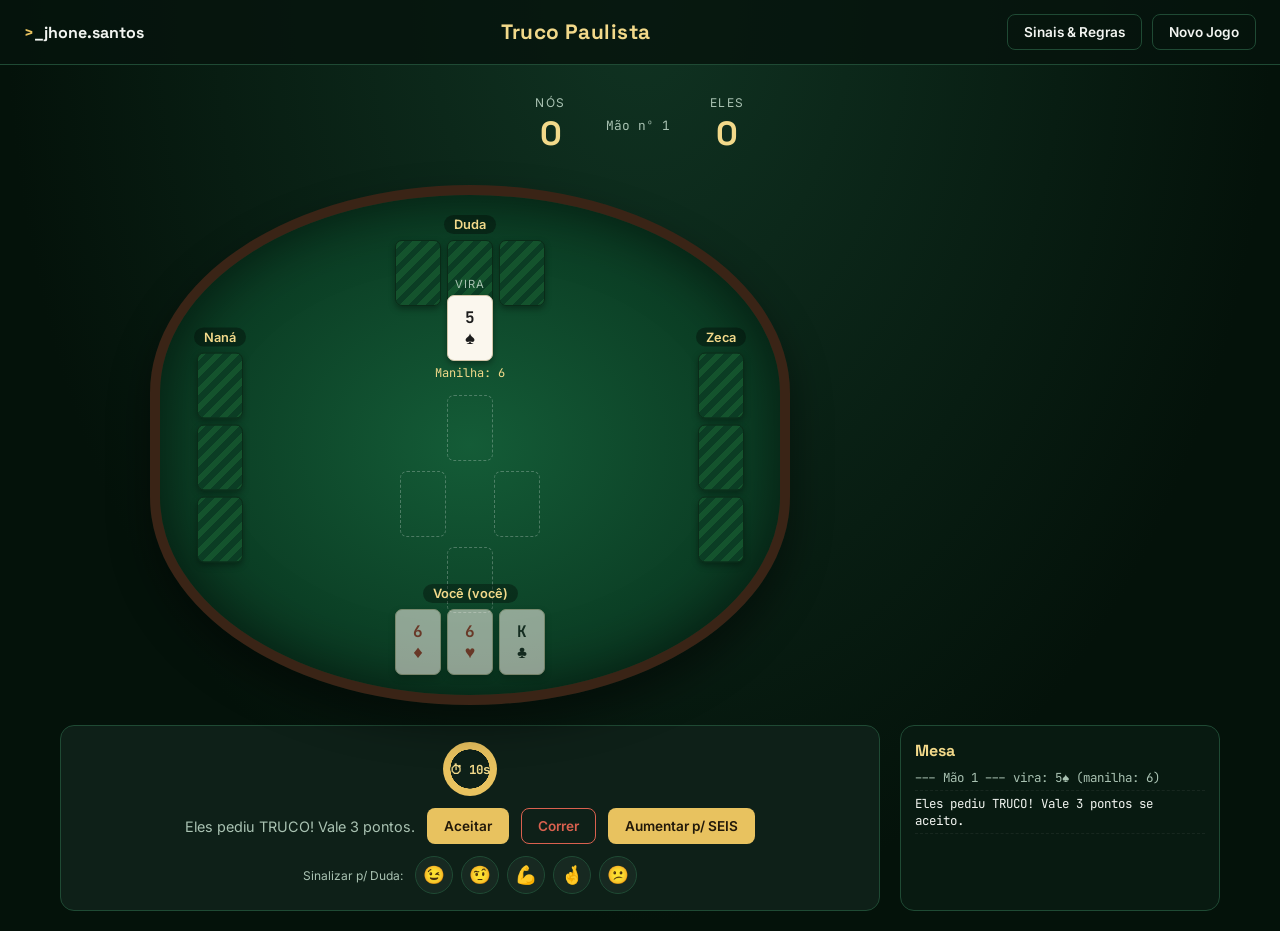
==== truco/index.html @ 85002553 "Fix truco rule bugs: open mão de onze, raise alternation, hidden card, turn timer - Reveal partner's" ====
<!DOCTYPE html>
<html lang="pt-BR">
<head>
    <meta charset="UTF-8">
    <meta name="viewport" content="width=device-width, initial-scale=1.0">
    <title>Truco Online | Jhone Estefano dos Santos</title>
    <meta name="description" content="Truco Paulista completo em dupla contra a máquina: manilhas, truco/seis/nove/doze, mão de onze e sinais tradicionais. Projeto pessoal em HTML, CSS e JavaScript puro.">
    <link rel="icon" type="image/svg+xml" href="../images/favicon.svg">
    <meta name="theme-color" content="#0b3d24">

    <link rel="preconnect" href="https://fonts.googleapis.com">
    <link rel="preconnect" href="https://fonts.gstatic.com" crossorigin>
    <link href="https://fonts.googleapis.com/css2?family=Space+Grotesk:wght@500;700&family=Inter:wght@400;500;600;700&family=JetBrains+Mono:wght@400;500;600;700&display=swap" rel="stylesheet">

    <link rel="stylesheet" href="css/truco.css">
</head>
<body>
    <header class="truco-header">
        <a href="../index.html" class="logo"><span class="logo-dot">&gt;</span>_jhone.santos</a>
        <h1>Truco Paulista</h1>
        <div class="header-actions">
            <button id="info-btn" class="btn btn-ghost" aria-label="Sinais do truco">Sinais &amp; Regras</button>
            <button id="new-game-btn" class="btn btn-ghost">Novo Jogo</button>
        </div>
    </header>

    <main class="truco-main">
        <section class="scoreboard">
            <div class="score-item">
                <span class="score-label">Nós</span>
                <span class="score-value" id="score-a">0</span>
            </div>
            <div class="score-item hand-info">
                <span>Mão nº <span id="hand-number">0</span></span>
            </div>
            <div class="score-item">
                <span class="score-label">Eles</span>
                <span class="score-value" id="score-b">0</span>
            </div>
        </section>

        <div class="table-wrap">
            <div class="felt-table">
                <div class="seat seat-top" id="seat-top">
                    <span class="seat-name">Duda</span>
                    <div class="seat-hand"></div>
                </div>
                <div class="seat seat-left" id="seat-left">
                    <span class="seat-name">Naná</span>
                    <div class="seat-hand"></div>
                </div>
                <div class="seat seat-right" id="seat-right">
                    <span class="seat-name">Zeca</span>
                    <div class="seat-hand"></div>
                </div>

                <div class="table-center">
                    <div class="vira-box">
                        <span class="vira-tag">Vira</span>
                        <div id="vira-card" class="vira-card"></div>
                        <span id="manilha-label" class="manilha-label"></span>
                    </div>
                    <div class="play-slots">
                        <div class="slot slot-top" id="slot-top"></div>
                        <div class="slot-row">
                            <div class="slot slot-left" id="slot-left"></div>
                            <div class="slot slot-right" id="slot-right"></div>
                        </div>
                        <div class="slot slot-bottom" id="slot-bottom"></div>
                    </div>
                </div>

                <div class="seat seat-bottom" id="seat-bottom">
                    <span class="seat-name">Você</span>
                    <div class="seat-hand"></div>
                </div>
            </div>
        </div>

        <div class="control-panel">
            <div id="turn-timer" class="turn-timer" hidden></div>
            <div id="action-bar" class="action-bar"></div>
            <div id="signal-row" class="signal-row"></div>
        </div>

        <aside class="log-wrap">
            <h2>Mesa</h2>
            <div id="log-panel" class="log-panel"></div>
        </aside>
    </main>

    <div id="info-modal" class="modal-overlay">
        <div class="modal-box">
            <button id="info-close" class="modal-close" aria-label="Fechar">&times;</button>
            <h2>Sinais &amp; Regras do Truco</h2>

            <h3>Pontuação</h3>
            <p>Vence a partida quem fizer 12 pontos primeiro. Cada mão vale 1 ponto, e pode ser aumentada gritando
                <strong>Truco</strong> (3), <strong>Seis</strong> (6), <strong>Nove</strong> (9) e <strong>Doze</strong> (12).
                Quem recebe o pedido pode aceitar, aumentar ou correr — quem corre entrega apenas o valor
                que a mão valia antes daquele pedido.</p>

            <h3>Manilhas</h3>
            <p>A carta virada ("vira") define a manilha: é a carta seguinte na sequência
                4-5-6-7-Q-J-K-A-2-3. As quatro manilhas são as cartas mais fortes do jogo, nesta ordem de força:
                <strong>Ouros &lt; Espadas &lt; Copas &lt; Paus (Zap)</strong>.</p>

            <h3>Mão de Onze</h3>
            <p>Quando uma dupla chega a 11 pontos, a mão seguinte já nasce valendo 3 pontos e ninguém pode pedir
                aumento. Nessa mão, os dois parceiros jogam de <strong>mão aberta</strong>: veem as cartas um do
                outro antes de decidir entre jogar (vale 3) ou correr (perde apenas 1 ponto).
                Se as duas duplas estiverem em 11, é <strong>mão de ferro</strong>: todas as cartas da mesa
                são reveladas antes de jogar.</p>

            <h3>Carta virada</h3>
            <p>A partir da 2ª rodada (nunca na 1ª), você pode "queimar" uma carta virada em vez de jogá-la
                normalmente: ela vale automaticamente a rodada mais fraca possível, mas o adversário nunca
                descobre qual carta era. É uma jogada de blefe, usada pra não entregar informação sobre sua mão.</p>

            <h3>Tempo de decisão</h3>
            <p>Você tem 10 segundos por decisão (jogar carta, aceitar/correr/aumentar, ou mão de onze). Se o
                tempo acabar, o jogo decide por você da forma mais segura: joga a carta mais fraca disponível
                ou corre.</p>

            <h3>Sinais tradicionais</h3>
            <p class="muted">Usados de olho no parceiro, sem o adversário perceber. Variam muito de região pra
                região e de dupla pra dupla — combine antes de valer!</p>
            <ul class="sinais-list">
                <li><strong>😉 Piscar o olho</strong> — manilha de Paus (o Zap, carta mais forte do baralho).</li>
                <li><strong>🤨 Levantar uma sobrancelha</strong> — manilha de Copas.</li>
                <li><strong>😤 Encher uma bochecha de ar</strong> — manilha de Espadas.</li>
                <li><strong>👅 Mostrar a ponta da língua</strong> — manilha de Ouros.</li>
                <li><strong>💪 Levantar os dois ombros</strong> — par de 3.</li>
                <li><strong>🤞 Mostrar o dedo mindinho</strong> — tem um Ás.</li>
                <li><strong>🧔 Coçar o queixo</strong> — tem um Rei.</li>
                <li><strong>👂 Mão na orelha</strong> — tem uma Dama.</li>
                <li><strong>😕 Balançar a cabeça</strong> — "não tenho nada".</li>
            </ul>
            <p class="muted">Neste jogo, os 5 primeiros sinais aparecem como botões: eles avisam sua Duda (parceira)
                sobre a força da sua mão e mudam um pouco a coragem dela para aceitar ou pedir aumento.</p>
        </div>
    </div>

    <div id="end-modal" class="modal-overlay">
        <div class="modal-box modal-box-center">
            <h2 id="end-title">Fim de jogo</h2>
            <p id="end-text"></p>
            <button id="end-play-again" class="btn btn-primary">Jogar novamente</button>
        </div>
    </div>

    <script type="module" src="js/ui.js"></script>
</body>
</html>
---- truco/css/truco.css ----
:root {
    --felt-dark: #0b3d24;
    --felt-light: #145c37;
    --felt-edge: #062616;
    --gold: #e8c25f;
    --gold-soft: #f2d98a;
    --panel-bg: #0e2018;
    --panel-border: #1f4a34;
    --text-main: #f2f5f1;
    --text-muted: #a9c2b2;
    --danger: #d9614f;
}

* { box-sizing: border-box; }

body {
    margin: 0;
    min-height: 100vh;
    font-family: 'Inter', system-ui, sans-serif;
    color: var(--text-main);
    background: radial-gradient(ellipse at top, #103322 0%, #04120a 70%);
}

.truco-header {
    display: flex;
    align-items: center;
    justify-content: space-between;
    gap: 12px;
    padding: 14px 24px;
    background: rgba(6, 20, 13, 0.85);
    border-bottom: 1px solid var(--panel-border);
    position: sticky;
    top: 0;
    z-index: 20;
    flex-wrap: wrap;
}

.truco-header .logo {
    font-family: 'Space Grotesk', sans-serif;
    color: var(--text-main);
    text-decoration: none;
    font-weight: 700;
    font-size: 1rem;
}

.logo-dot { color: var(--gold); }

.truco-header h1 {
    font-family: 'Space Grotesk', sans-serif;
    font-size: 1.3rem;
    margin: 0;
    color: var(--gold-soft);
    letter-spacing: 0.02em;
}

.header-actions { display: flex; gap: 10px; }

.btn {
    font-family: 'Inter', sans-serif;
    font-weight: 600;
    font-size: 0.85rem;
    border-radius: 8px;
    padding: 9px 16px;
    border: 1px solid transparent;
    cursor: pointer;
    transition: transform 0.15s ease, background 0.15s ease;
}
.btn:hover { transform: translateY(-1px); }

.btn-ghost {
    background: transparent;
    border-color: var(--panel-border);
    color: var(--text-main);
}
.btn-ghost:hover { background: rgba(232, 194, 95, 0.1); }

.btn-primary {
    background: var(--gold);
    color: #22190a;
}
.btn-primary:hover { background: var(--gold-soft); }

.btn-secondary {
    background: transparent;
    border-color: var(--danger);
    color: var(--danger);
}
.btn-secondary:hover { background: rgba(217, 97, 79, 0.12); }
.btn-secondary.btn-active {
    background: var(--danger);
    color: #2a0f0a;
}

.truco-main {
    display: grid;
    grid-template-columns: minmax(0, 1fr) 320px;
    gap: 20px;
    max-width: 1200px;
    margin: 0 auto;
    padding: 20px;
}

.scoreboard {
    grid-column: 1 / -1;
    display: flex;
    align-items: center;
    justify-content: center;
    gap: 40px;
    padding: 10px;
}

.score-item {
    display: flex;
    flex-direction: column;
    align-items: center;
    gap: 2px;
}

.score-label {
    font-size: 0.75rem;
    text-transform: uppercase;
    letter-spacing: 0.12em;
    color: var(--text-muted);
}

.score-value {
    font-family: 'Space Grotesk', sans-serif;
    font-size: 2.1rem;
    font-weight: 700;
    color: var(--gold-soft);
}

.hand-info {
    font-size: 0.8rem;
    color: var(--text-muted);
    font-family: 'JetBrains Mono', monospace;
}

.table-wrap { display: flex; justify-content: center; }

.felt-table {
    position: relative;
    width: 100%;
    max-width: 640px;
    height: 520px;
    background:
        radial-gradient(ellipse at center, var(--felt-light) 0%, var(--felt-dark) 65%, var(--felt-edge) 100%);
    border: 10px solid #3a2416;
    border-radius: 50% / 40%;
    box-shadow: inset 0 0 60px rgba(0,0,0,0.5), 0 20px 40px rgba(0,0,0,0.45);
}

.seat {
    position: absolute;
    display: flex;
    flex-direction: column;
    align-items: center;
    gap: 6px;
    padding: 6px 10px;
    border-radius: 12px;
    transition: box-shadow 0.2s ease;
}

.seat.turn-active {
    box-shadow: 0 0 0 2px var(--gold), 0 0 20px rgba(232, 194, 95, 0.35);
    background: rgba(232, 194, 95, 0.08);
}

.seat-name {
    font-size: 0.8rem;
    font-weight: 600;
    color: var(--gold-soft);
    background: rgba(0,0,0,0.35);
    padding: 2px 10px;
    border-radius: 999px;
}

.seat-hand { display: flex; gap: 6px; }

.seat-top { top: 14px; left: 50%; transform: translateX(-50%); }
.seat-left { left: 24px; top: 50%; transform: translateY(-50%); flex-direction: column; }
.seat-right { right: 24px; top: 50%; transform: translateY(-50%); flex-direction: column; }
.seat-bottom { bottom: 14px; left: 50%; transform: translateX(-50%); }
.seat-left .seat-hand, .seat-right .seat-hand { flex-direction: column; }

.card {
    width: 46px;
    height: 66px;
    background: #fbf7ee;
    border-radius: 7px;
    border: 1px solid #cfc4a8;
    box-shadow: 0 3px 6px rgba(0,0,0,0.35);
    display: flex;
    flex-direction: column;
    align-items: center;
    justify-content: center;
    font-family: 'JetBrains Mono', monospace;
    font-weight: 700;
    line-height: 1;
    gap: 3px;
    flex-shrink: 0;
}
.card-rank { font-size: 1rem; }
.card-suit { font-size: 1.1rem; }
.card-red { color: #b5342a; }
.card-black { color: #1c1c1c; }

.card-back {
    background: repeating-linear-gradient(135deg, #14532d, #14532d 6px, #0b3d24 6px, #0b3d24 12px);
    border: 1px solid #0a2b18;
}

.card.clickable { cursor: pointer; }
.card.clickable:hover { transform: translateY(-8px); box-shadow: 0 10px 16px rgba(0,0,0,0.4); }
.card.disabled { opacity: 0.55; pointer-events: none; }
.card.card-armed {
    box-shadow: 0 0 0 2px var(--danger), 0 3px 6px rgba(0,0,0,0.35);
}

.table-center {
    position: absolute;
    top: 50%;
    left: 50%;
    transform: translate(-50%, -50%);
    display: flex;
    flex-direction: column;
    align-items: center;
    gap: 14px;
}

.vira-box {
    display: flex;
    flex-direction: column;
    align-items: center;
    gap: 4px;
}
.vira-tag {
    font-size: 0.7rem;
    text-transform: uppercase;
    letter-spacing: 0.1em;
    color: var(--text-muted);
}
.manilha-label {
    font-size: 0.75rem;
    color: var(--gold-soft);
    font-family: 'JetBrains Mono', monospace;
}

.play-slots { display: flex; flex-direction: column; align-items: center; gap: 10px; }
.slot-row { display: flex; gap: 48px; }
.slot {
    width: 46px;
    height: 66px;
    border: 1.5px dashed rgba(255,255,255,0.25);
    border-radius: 7px;
}

.control-panel {
    grid-column: 1 / 2;
    display: flex;
    flex-direction: column;
    align-items: center;
    gap: 12px;
    background: var(--panel-bg);
    border: 1px solid var(--panel-border);
    border-radius: 14px;
    padding: 16px;
}

.action-bar { display: flex; align-items: center; gap: 12px; flex-wrap: wrap; justify-content: center; }
.prompt { margin: 0; font-size: 0.9rem; color: var(--text-muted); }

.turn-timer {
    --pct: 100%;
    display: flex;
    align-items: center;
    justify-content: center;
    width: 54px;
    height: 54px;
    border-radius: 50%;
    font-family: 'JetBrains Mono', monospace;
    font-size: 0.78rem;
    font-weight: 700;
    color: var(--gold-soft);
    background:
        radial-gradient(closest-side, var(--panel-bg) 72%, transparent 73% 100%),
        conic-gradient(var(--gold) var(--pct), rgba(255,255,255,0.12) 0);
    transition: background 0.9s linear;
}
.turn-timer[hidden] { display: none; }

.signal-row { display: none; align-items: center; gap: 8px; flex-wrap: wrap; justify-content: center; }
.signal-label { font-size: 0.75rem; color: var(--text-muted); margin-right: 4px; }
.signal-btn {
    width: 38px;
    height: 38px;
    border-radius: 50%;
    border: 1px solid var(--panel-border);
    background: rgba(255,255,255,0.04);
    cursor: pointer;
    display: flex;
    align-items: center;
    justify-content: center;
    font-size: 1.1rem;
    transition: transform 0.15s ease, background 0.15s ease;
}
.signal-btn:hover { background: rgba(232, 194, 95, 0.15); transform: translateY(-2px); }

.log-wrap {
    grid-column: 2 / 3;
    background: #081a11;
    border: 1px solid var(--panel-border);
    border-radius: 14px;
    padding: 14px;
    display: flex;
    flex-direction: column;
    max-height: 640px;
}
.log-wrap h2 {
    margin: 0 0 8px;
    font-family: 'Space Grotesk', sans-serif;
    font-size: 1rem;
    color: var(--gold-soft);
}
.log-panel {
    overflow-y: auto;
    font-family: 'JetBrains Mono', monospace;
    font-size: 0.78rem;
    color: var(--text-muted);
    display: flex;
    flex-direction: column;
    gap: 4px;
    flex: 1;
}
.log-line { border-bottom: 1px dashed rgba(255,255,255,0.06); padding-bottom: 4px; }
.log-line:last-child { color: var(--text-main); }

.modal-overlay {
    display: none;
    position: fixed;
    inset: 0;
    background: rgba(3, 10, 6, 0.75);
    align-items: center;
    justify-content: center;
    z-index: 50;
    padding: 20px;
}
.modal-overlay.open { display: flex; }

.modal-box {
    position: relative;
    background: var(--panel-bg);
    border: 1px solid var(--panel-border);
    border-radius: 16px;
    padding: 28px;
    max-width: 560px;
    max-height: 85vh;
    overflow-y: auto;
    line-height: 1.55;
}
.modal-box h2 {
    font-family: 'Space Grotesk', sans-serif;
    color: var(--gold-soft);
    margin-top: 0;
}
.modal-box h3 {
    color: var(--gold-soft);
    font-size: 0.95rem;
    margin-bottom: 6px;
}
.modal-box p { color: var(--text-main); font-size: 0.9rem; }
.modal-box .muted { color: var(--text-muted); font-size: 0.82rem; }
.sinais-list { padding-left: 20px; font-size: 0.88rem; }
.sinais-list li { margin-bottom: 6px; }

.modal-box-center { text-align: center; max-width: 420px; }

.modal-close {
    position: absolute;
    top: 12px;
    right: 14px;
    background: transparent;
    border: none;
    color: var(--text-muted);
    font-size: 1.5rem;
    cursor: pointer;
    line-height: 1;
}
.modal-close:hover { color: var(--text-main); }

@media (max-width: 880px) {
    .truco-main { grid-template-columns: 1fr; }
    .control-panel, .log-wrap { grid-column: 1 / -1; }
    .log-wrap { max-height: 240px; }
    .felt-table { height: 460px; }
}

@media (max-width: 520px) {
    .truco-header h1 { font-size: 1.05rem; order: 3; width: 100%; text-align: center; }
    .felt-table { height: 400px; border-radius: 24px; }
    .card { width: 36px; height: 52px; }
    .card-rank { font-size: 0.85rem; }
    .card-suit { font-size: 0.9rem; }
    .slot { width: 36px; height: 52px; }
    .slot-row { gap: 28px; }
    .seat-left { left: 6px; }
    .seat-right { right: 6px; }
    .score-value { font-size: 1.6rem; }
    .scoreboard { gap: 20px; }
}
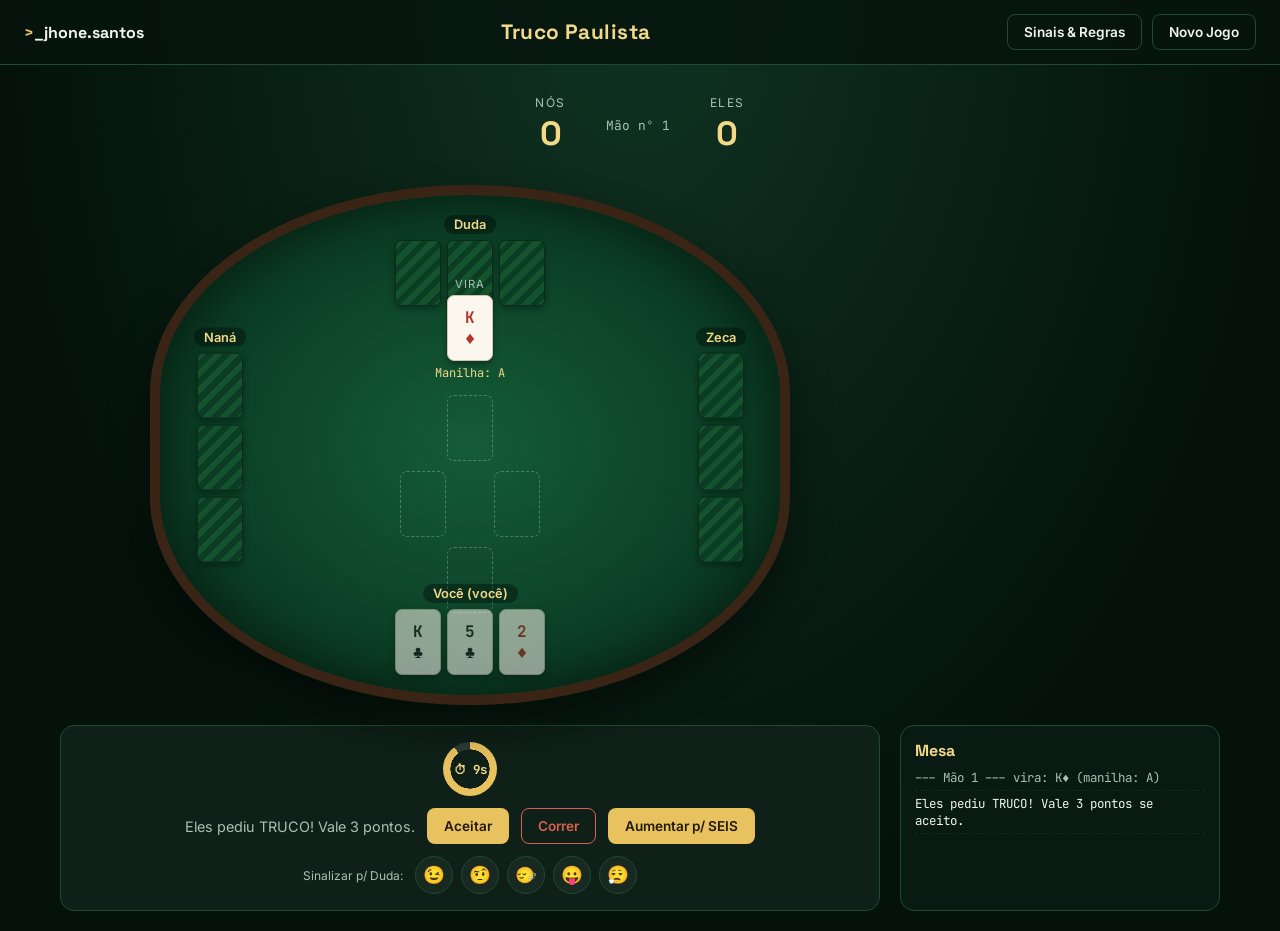
==== commit 4f814ff4: "Update signals, add turn pacing and animated call/result banners - Replace the sinal emoji set with " ====
--- a/truco/index.html
+++ b/truco/index.html
@@ -15,6 +15,8 @@
     <link rel="stylesheet" href="css/truco.css">
 </head>
 <body>
+    <div id="call-banner" class="call-banner" aria-live="polite"></div>
+
     <header class="truco-header">
         <a href="../index.html" class="logo"><span class="logo-dot">&gt;</span>_jhone.santos</a>
         <h1>Truco Paulista</h1>
@@ -128,16 +130,17 @@
             <ul class="sinais-list">
                 <li><strong>😉 Piscar o olho</strong> — manilha de Paus (o Zap, carta mais forte do baralho).</li>
                 <li><strong>🤨 Levantar uma sobrancelha</strong> — manilha de Copas.</li>
-                <li><strong>😤 Encher uma bochecha de ar</strong> — manilha de Espadas.</li>
-                <li><strong>👅 Mostrar a ponta da língua</strong> — manilha de Ouros.</li>
-                <li><strong>💪 Levantar os dois ombros</strong> — par de 3.</li>
-                <li><strong>🤞 Mostrar o dedo mindinho</strong> — tem um Ás.</li>
-                <li><strong>🧔 Coçar o queixo</strong> — tem um Rei.</li>
-                <li><strong>👂 Mão na orelha</strong> — tem uma Dama.</li>
-                <li><strong>😕 Balançar a cabeça</strong> — "não tenho nada".</li>
+                <li><strong>🙂‍↔️ Balançar o rosto</strong> — manilha de Espadas.</li>
+                <li><strong>😛 Mostrar a língua</strong> — manilha de Ouros.</li>
+                <li><strong>😮‍💨 Suspirar</strong> — "não tenho nada".</li>
+                <li><strong>💪 Levantar os dois ombros</strong> — par de 3 (gesto tradicional, sem botão neste jogo).</li>
+                <li><strong>🤞 Mostrar o dedo mindinho</strong> — tem um Ás (gesto tradicional, sem botão neste jogo).</li>
+                <li><strong>🧔 Coçar o queixo</strong> — tem um Rei (gesto tradicional, sem botão neste jogo).</li>
+                <li><strong>👂 Mão na orelha</strong> — tem uma Dama (gesto tradicional, sem botão neste jogo).</li>
             </ul>
-            <p class="muted">Neste jogo, os 5 primeiros sinais aparecem como botões: eles avisam sua Duda (parceira)
-                sobre a força da sua mão e mudam um pouco a coragem dela para aceitar ou pedir aumento.</p>
+            <p class="muted">Neste jogo, os 5 primeiros sinais aparecem como botões — inclusive quando o adversário
+                pede truco — para você avisar sua Duda (parceira) sobre a força da sua mão e mudar um pouco a
+                coragem dela para aceitar, correr ou pedir aumento.</p>
         </div>
     </div>
 
--- a/truco/css/truco.css
+++ b/truco/css/truco.css
@@ -289,6 +289,41 @@
 }
 .turn-timer[hidden] { display: none; }
 
+.call-banner {
+    position: fixed;
+    top: 84px;
+    left: 50%;
+    transform: translateX(-50%) translateY(-16px) scale(0.9);
+    background: linear-gradient(135deg, var(--gold), var(--gold-soft));
+    color: #22190a;
+    font-weight: 800;
+    font-size: 1.05rem;
+    padding: 12px 26px;
+    border-radius: 999px;
+    box-shadow: 0 14px 30px rgba(0,0,0,0.45);
+    opacity: 0;
+    pointer-events: none;
+    z-index: 60;
+    white-space: nowrap;
+    transition: opacity 0.25s ease;
+}
+.call-banner.banner-win {
+    background: linear-gradient(135deg, #4fae6b, #7fd89a);
+    color: #0c2814;
+}
+.call-banner.banner-lose {
+    background: linear-gradient(135deg, #c85a4c, #e68d80);
+    color: #2a0f0a;
+}
+.call-banner.show { animation: bannerPop 2.4s ease forwards; }
+@keyframes bannerPop {
+    0% { opacity: 0; transform: translateX(-50%) translateY(-16px) scale(0.85); }
+    12% { opacity: 1; transform: translateX(-50%) translateY(0) scale(1.05); }
+    20% { transform: translateX(-50%) translateY(0) scale(1); }
+    85% { opacity: 1; transform: translateX(-50%) translateY(0) scale(1); }
+    100% { opacity: 0; transform: translateX(-50%) translateY(-10px) scale(0.95); }
+}
+
 .signal-row { display: none; align-items: center; gap: 8px; flex-wrap: wrap; justify-content: center; }
 .signal-label { font-size: 0.75rem; color: var(--text-muted); margin-right: 4px; }
 .signal-btn {
@@ -346,6 +381,11 @@
     padding: 20px;
 }
 .modal-overlay.open { display: flex; }
+.modal-overlay.open .modal-box { animation: modalIn 0.25s ease; }
+@keyframes modalIn {
+    from { opacity: 0; transform: scale(0.94); }
+    to { opacity: 1; transform: scale(1); }
+}
 
 .modal-box {
     position: relative;
@@ -407,4 +447,12 @@
     .seat-right { right: 6px; }
     .score-value { font-size: 1.6rem; }
     .scoreboard { gap: 20px; }
-}
+    .call-banner { top: 64px; font-size: 0.9rem; padding: 10px 18px; white-space: normal; text-align: center; }
+}
+
+@media (prefers-reduced-motion: reduce) {
+    .btn, .card, .signal-btn, .seat { transition: none; }
+    .call-banner.show { animation: none; opacity: 1; transform: translateX(-50%) translateY(0) scale(1); }
+    .call-banner { transform: translateX(-50%) translateY(0) scale(1); }
+    .modal-overlay.open .modal-box { animation: none; }
+}
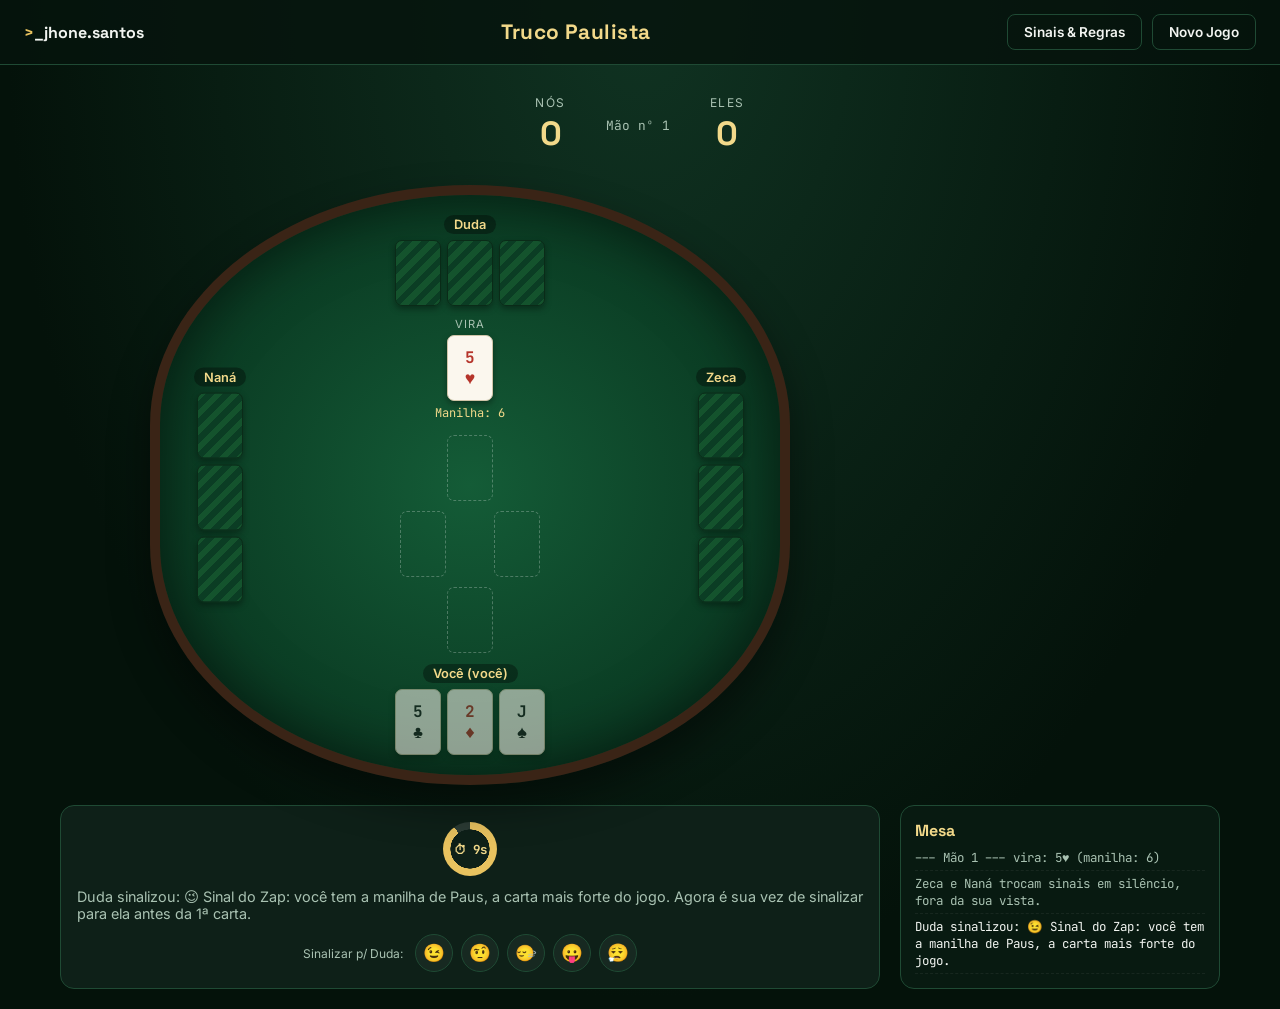
==== commit dcde6b08: "Add mandatory hand-start signal exchange between partners Before the first card of each hand, Duda s" ====
--- a/truco/index.html
+++ b/truco/index.html
@@ -124,6 +124,14 @@
                 tempo acabar, o jogo decide por você da forma mais segura: joga a carta mais fraca disponível
                 ou corre.</p>
 
+            <h3>Troca de sinais no início da mão</h3>
+            <p>Antes da 1ª carta de cada mão, a Duda sinaliza pra você a manilha que ela realmente tem na mão
+                (ou o sinal de "não tenho nada") e depois é sua vez de sinalizar de volta — ninguém joga carta
+                até essa troca terminar. A dupla adversária troca sinais do mesmo jeito, mas fica fora da sua
+                vista. Na mão de onze, só a dupla que está com 11 pontos dispensa o sinal (já vê a mão aberta
+                da parceira); a outra dupla ainda troca normalmente, depois da decisão de jogar ou correr. Na
+                mão de ferro (11 a 11) a troca acontece normalmente para as duas duplas, como numa mão comum.</p>
+
             <h3>Sinais tradicionais</h3>
             <p class="muted">Usados de olho no parceiro, sem o adversário perceber. Variam muito de região pra
                 região e de dupla pra dupla — combine antes de valer!</p>
--- a/truco/css/truco.css
+++ b/truco/css/truco.css
@@ -142,7 +142,7 @@
     position: relative;
     width: 100%;
     max-width: 640px;
-    height: 520px;
+    height: 600px;
     background:
         radial-gradient(ellipse at center, var(--felt-light) 0%, var(--felt-dark) 65%, var(--felt-edge) 100%);
     border: 10px solid #3a2416;
@@ -253,6 +253,21 @@
     height: 66px;
     border: 1.5px dashed rgba(255,255,255,0.25);
     border-radius: 7px;
+    transition: box-shadow 0.2s ease;
+}
+.slot.slot-winner {
+    border-style: solid;
+    border-color: var(--gold);
+    box-shadow: 0 0 0 3px rgba(232, 194, 95, 0.35), 0 0 16px rgba(232, 194, 95, 0.55);
+}
+.card.card-winner {
+    box-shadow: 0 0 0 3px var(--gold), 0 6px 18px rgba(232, 194, 95, 0.55);
+    transform: translateY(-4px) scale(1.06);
+    animation: cardWinnerPulse 1.1s ease-in-out infinite;
+}
+@keyframes cardWinnerPulse {
+    0%, 100% { box-shadow: 0 0 0 3px var(--gold), 0 6px 18px rgba(232, 194, 95, 0.55); }
+    50% { box-shadow: 0 0 0 5px var(--gold-soft), 0 8px 22px rgba(232, 194, 95, 0.75); }
 }
 
 .control-panel {
@@ -324,7 +339,7 @@
     100% { opacity: 0; transform: translateX(-50%) translateY(-10px) scale(0.95); }
 }
 
-.signal-row { display: none; align-items: center; gap: 8px; flex-wrap: wrap; justify-content: center; }
+.signal-row { display: flex; align-items: center; gap: 8px; flex-wrap: wrap; justify-content: center; }
 .signal-label { font-size: 0.75rem; color: var(--text-muted); margin-right: 4px; }
 .signal-btn {
     width: 38px;
@@ -432,12 +447,12 @@
     .truco-main { grid-template-columns: 1fr; }
     .control-panel, .log-wrap { grid-column: 1 / -1; }
     .log-wrap { max-height: 240px; }
-    .felt-table { height: 460px; }
+    .felt-table { height: 530px; }
 }
 
 @media (max-width: 520px) {
     .truco-header h1 { font-size: 1.05rem; order: 3; width: 100%; text-align: center; }
-    .felt-table { height: 400px; border-radius: 24px; }
+    .felt-table { height: 460px; border-radius: 24px; }
     .card { width: 36px; height: 52px; }
     .card-rank { font-size: 0.85rem; }
     .card-suit { font-size: 0.9rem; }
@@ -451,8 +466,9 @@
 }
 
 @media (prefers-reduced-motion: reduce) {
-    .btn, .card, .signal-btn, .seat { transition: none; }
+    .btn, .card, .signal-btn, .seat, .slot { transition: none; }
     .call-banner.show { animation: none; opacity: 1; transform: translateX(-50%) translateY(0) scale(1); }
     .call-banner { transform: translateX(-50%) translateY(0) scale(1); }
     .modal-overlay.open .modal-box { animation: none; }
-}
+    .card.card-winner { animation: none; transform: none; }
+}
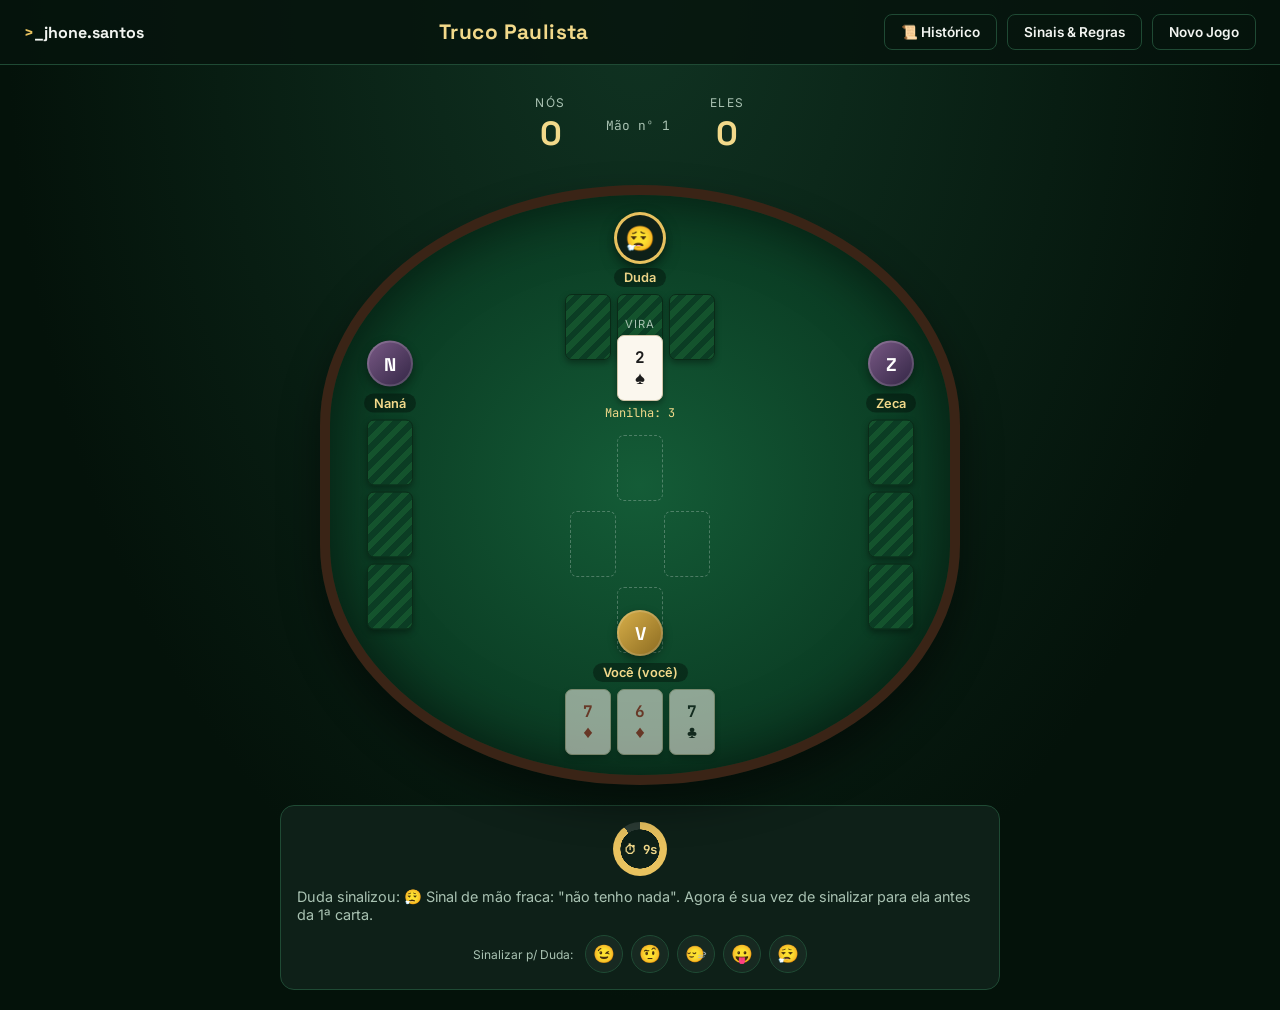
==== commit ebf48824: "Add player avatars with animated signal badges, move log to modal - Each seat now shows an avatar (t" ====
--- a/truco/index.html
+++ b/truco/index.html
@@ -21,6 +21,7 @@
         <a href="../index.html" class="logo"><span class="logo-dot">&gt;</span>_jhone.santos</a>
         <h1>Truco Paulista</h1>
         <div class="header-actions">
+            <button id="history-btn" class="btn btn-ghost" aria-label="Histórico da mesa">📜 Histórico</button>
             <button id="info-btn" class="btn btn-ghost" aria-label="Sinais do truco">Sinais &amp; Regras</button>
             <button id="new-game-btn" class="btn btn-ghost">Novo Jogo</button>
         </div>
@@ -44,14 +45,17 @@
         <div class="table-wrap">
             <div class="felt-table">
                 <div class="seat seat-top" id="seat-top">
+                    <div class="avatar avatar-a">D<div class="signal-badge" id="badge-duda"></div></div>
                     <span class="seat-name">Duda</span>
                     <div class="seat-hand"></div>
                 </div>
                 <div class="seat seat-left" id="seat-left">
+                    <div class="avatar avatar-b">N</div>
                     <span class="seat-name">Naná</span>
                     <div class="seat-hand"></div>
                 </div>
                 <div class="seat seat-right" id="seat-right">
+                    <div class="avatar avatar-b">Z</div>
                     <span class="seat-name">Zeca</span>
                     <div class="seat-hand"></div>
                 </div>
@@ -73,6 +77,7 @@
                 </div>
 
                 <div class="seat seat-bottom" id="seat-bottom">
+                    <div class="avatar avatar-a">V<div class="signal-badge" id="badge-voce"></div></div>
                     <span class="seat-name">Você</span>
                     <div class="seat-hand"></div>
                 </div>
@@ -84,11 +89,6 @@
             <div id="action-bar" class="action-bar"></div>
             <div id="signal-row" class="signal-row"></div>
         </div>
-
-        <aside class="log-wrap">
-            <h2>Mesa</h2>
-            <div id="log-panel" class="log-panel"></div>
-        </aside>
     </main>
 
     <div id="info-modal" class="modal-overlay">
@@ -152,6 +152,14 @@
         </div>
     </div>
 
+    <div id="history-modal" class="modal-overlay">
+        <div class="modal-box">
+            <button id="history-close" class="modal-close" aria-label="Fechar">&times;</button>
+            <h2>Histórico da Mesa</h2>
+            <div id="log-panel" class="log-panel"></div>
+        </div>
+    </div>
+
     <div id="end-modal" class="modal-overlay">
         <div class="modal-box modal-box-center">
             <h2 id="end-title">Fim de jogo</h2>
--- a/truco/css/truco.css
+++ b/truco/css/truco.css
@@ -92,16 +92,16 @@
 }
 
 .truco-main {
-    display: grid;
-    grid-template-columns: minmax(0, 1fr) 320px;
+    display: flex;
+    flex-direction: column;
     gap: 20px;
-    max-width: 1200px;
+    max-width: 760px;
     margin: 0 auto;
     padding: 20px;
 }
 
 .scoreboard {
-    grid-column: 1 / -1;
+    width: 100%;
     display: flex;
     align-items: center;
     justify-content: center;
@@ -155,7 +155,7 @@
     display: flex;
     flex-direction: column;
     align-items: center;
-    gap: 6px;
+    gap: 7px;
     padding: 6px 10px;
     border-radius: 12px;
     transition: box-shadow 0.2s ease;
@@ -164,6 +164,56 @@
 .seat.turn-active {
     box-shadow: 0 0 0 2px var(--gold), 0 0 20px rgba(232, 194, 95, 0.35);
     background: rgba(232, 194, 95, 0.08);
+}
+
+.seat.turn-active .avatar {
+    animation: turnPulse 1.6s ease-in-out infinite;
+}
+@keyframes turnPulse {
+    0%, 100% { box-shadow: 0 4px 10px rgba(0,0,0,0.4), 0 0 0 2px rgba(255,255,255,0.15) inset, 0 0 0 0 rgba(232, 194, 95, 0.55); }
+    50% { box-shadow: 0 4px 10px rgba(0,0,0,0.4), 0 0 0 2px rgba(255,255,255,0.15) inset, 0 0 0 7px rgba(232, 194, 95, 0); }
+}
+
+.avatar {
+    position: relative;
+    width: 46px;
+    height: 46px;
+    border-radius: 50%;
+    display: flex;
+    align-items: center;
+    justify-content: center;
+    font-family: 'Space Grotesk', sans-serif;
+    font-weight: 700;
+    font-size: 1.15rem;
+    color: #fff;
+    box-shadow: 0 4px 10px rgba(0,0,0,0.4), 0 0 0 2px rgba(255,255,255,0.15) inset;
+    flex-shrink: 0;
+}
+.avatar-a { background: linear-gradient(135deg, #d9b04a, #8a6a20); }
+.avatar-b { background: linear-gradient(135deg, #7a5a86, #322544); }
+
+.signal-badge {
+    position: absolute;
+    inset: 0;
+    border-radius: 50%;
+    display: flex;
+    align-items: center;
+    justify-content: center;
+    font-size: 1.5rem;
+    background: var(--panel-bg);
+    opacity: 0;
+    transform: scale(0.4) rotate(-15deg);
+    pointer-events: none;
+    box-shadow: 0 0 0 3px var(--gold), 0 6px 16px rgba(0,0,0,0.5);
+    transition: opacity 0.3s ease, transform 0.3s ease;
+}
+.signal-badge.show {
+    animation: signalPop 0.4s cubic-bezier(.34,1.56,.64,1) forwards;
+}
+@keyframes signalPop {
+    0% { opacity: 0; transform: scale(0.3) rotate(-20deg); }
+    60% { opacity: 1; transform: scale(1.15) rotate(6deg); }
+    100% { opacity: 1; transform: scale(1) rotate(0); }
 }
 
 .seat-name {
@@ -271,7 +321,7 @@
 }
 
 .control-panel {
-    grid-column: 1 / 2;
+    width: 100%;
     display: flex;
     flex-direction: column;
     align-items: center;
@@ -356,22 +406,6 @@
 }
 .signal-btn:hover { background: rgba(232, 194, 95, 0.15); transform: translateY(-2px); }
 
-.log-wrap {
-    grid-column: 2 / 3;
-    background: #081a11;
-    border: 1px solid var(--panel-border);
-    border-radius: 14px;
-    padding: 14px;
-    display: flex;
-    flex-direction: column;
-    max-height: 640px;
-}
-.log-wrap h2 {
-    margin: 0 0 8px;
-    font-family: 'Space Grotesk', sans-serif;
-    font-size: 1rem;
-    color: var(--gold-soft);
-}
 .log-panel {
     overflow-y: auto;
     font-family: 'JetBrains Mono', monospace;
@@ -380,7 +414,7 @@
     display: flex;
     flex-direction: column;
     gap: 4px;
-    flex: 1;
+    max-height: 55vh;
 }
 .log-line { border-bottom: 1px dashed rgba(255,255,255,0.06); padding-bottom: 4px; }
 .log-line:last-child { color: var(--text-main); }
@@ -444,15 +478,14 @@
 .modal-close:hover { color: var(--text-main); }
 
 @media (max-width: 880px) {
-    .truco-main { grid-template-columns: 1fr; }
-    .control-panel, .log-wrap { grid-column: 1 / -1; }
-    .log-wrap { max-height: 240px; }
     .felt-table { height: 530px; }
 }
 
 @media (max-width: 520px) {
     .truco-header h1 { font-size: 1.05rem; order: 3; width: 100%; text-align: center; }
     .felt-table { height: 460px; border-radius: 24px; }
+    .avatar { width: 38px; height: 38px; font-size: 1rem; }
+    .signal-badge { font-size: 1.2rem; }
     .card { width: 36px; height: 52px; }
     .card-rank { font-size: 0.85rem; }
     .card-suit { font-size: 0.9rem; }
@@ -466,9 +499,11 @@
 }
 
 @media (prefers-reduced-motion: reduce) {
-    .btn, .card, .signal-btn, .seat, .slot { transition: none; }
+    .btn, .card, .signal-btn, .seat, .slot, .avatar { transition: none; }
     .call-banner.show { animation: none; opacity: 1; transform: translateX(-50%) translateY(0) scale(1); }
     .call-banner { transform: translateX(-50%) translateY(0) scale(1); }
     .modal-overlay.open .modal-box { animation: none; }
     .card.card-winner { animation: none; transform: none; }
-}
+    .seat.turn-active .avatar { animation: none; }
+    .signal-badge.show { animation: none; opacity: 1; transform: scale(1) rotate(0); }
+}
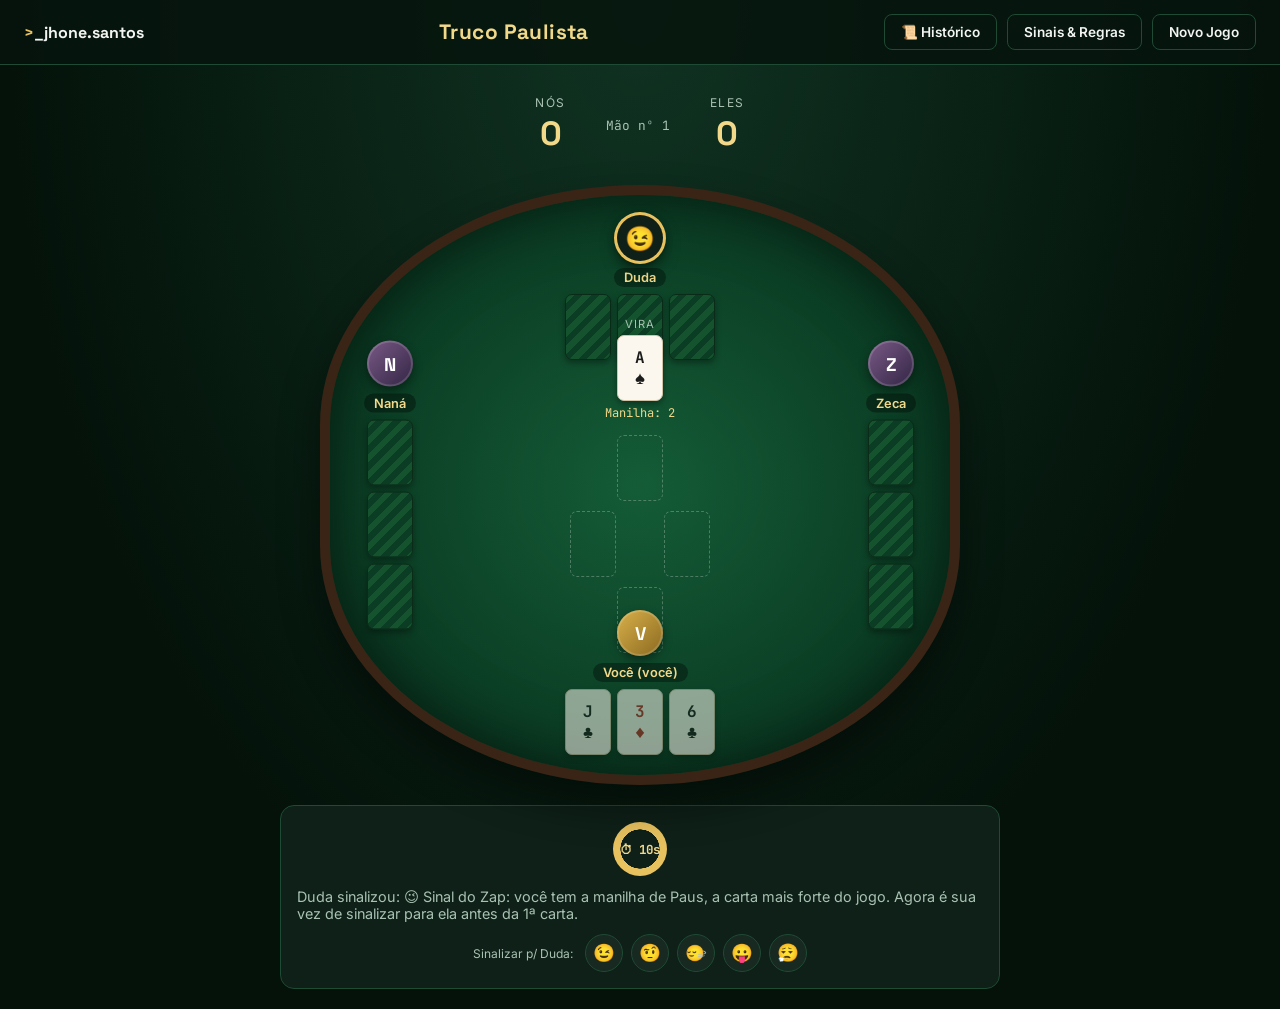
==== commit fff769bd: "Add animation upgrade pack: dealing, sinais, placar, mesa viva, manilha - Cards & dealing: cards fly" ====
--- a/truco/index.html
+++ b/truco/index.html
@@ -16,6 +16,7 @@
 </head>
 <body>
     <div id="call-banner" class="call-banner" aria-live="polite"></div>
+    <div id="confetti-layer" class="confetti-layer" aria-hidden="true"></div>
 
     <header class="truco-header">
         <a href="../index.html" class="logo"><span class="logo-dot">&gt;</span>_jhone.santos</a>
@@ -44,6 +45,7 @@
 
         <div class="table-wrap">
             <div class="felt-table">
+                <div id="deal-overlay" class="deal-overlay"></div>
                 <div class="seat seat-top" id="seat-top">
                     <div class="avatar avatar-a">D<div class="signal-badge" id="badge-duda"></div></div>
                     <span class="seat-name">Duda</span>
--- a/truco/css/truco.css
+++ b/truco/css/truco.css
@@ -389,7 +389,8 @@
     100% { opacity: 0; transform: translateX(-50%) translateY(-10px) scale(0.95); }
 }
 
-.signal-row { display: flex; align-items: center; gap: 8px; flex-wrap: wrap; justify-content: center; }
+.signal-row { display: flex; align-items: center; gap: 8px; flex-wrap: wrap; justify-content: center; transition: opacity 0.2s ease; }
+.signal-row.dealing-lock { opacity: 0.35; pointer-events: none; }
 .signal-label { font-size: 0.75rem; color: var(--text-muted); margin-right: 4px; }
 .signal-btn {
     width: 38px;
@@ -498,6 +499,131 @@
     .call-banner { top: 64px; font-size: 0.9rem; padding: 10px 18px; white-space: normal; text-align: center; }
 }
 
+/* --- Manilha highlight --- */
+.card.card-manilha {
+    box-shadow: 0 0 0 2px var(--gold), 0 0 14px rgba(232, 194, 95, 0.65), 0 3px 6px rgba(0,0,0,0.35);
+    position: relative;
+}
+.card.card-manilha::after {
+    content: '★';
+    position: absolute;
+    top: -7px;
+    right: -7px;
+    width: 16px;
+    height: 16px;
+    border-radius: 50%;
+    background: var(--gold);
+    color: #22190a;
+    font-size: 0.62rem;
+    display: flex;
+    align-items: center;
+    justify-content: center;
+    box-shadow: 0 2px 4px rgba(0,0,0,0.4);
+}
+
+/* --- Turn indicator --- */
+.seat.turn-active .seat-name::before {
+    content: '● ';
+    color: var(--gold);
+    animation: dotPulse 1s ease-in-out infinite;
+}
+@keyframes dotPulse { 0%, 100% { opacity: 0.35; } 50% { opacity: 1; } }
+
+/* --- Vira flip --- */
+.vira-card { perspective: 400px; }
+.vira-card .card.vira-flip { animation: viraFlip 0.6s cubic-bezier(.4,.2,.2,1); }
+@keyframes viraFlip {
+    0% { transform: rotateY(180deg) scale(0.8); opacity: 0; }
+    60% { transform: rotateY(-15deg) scale(1.05); opacity: 1; }
+    100% { transform: rotateY(0) scale(1); opacity: 1; }
+}
+
+/* --- Played card slide-in --- */
+.card.slide-top { animation: slideFromTop 0.32s ease-out; }
+.card.slide-bottom { animation: slideFromBottom 0.32s ease-out; }
+.card.slide-left { animation: slideFromLeft 0.32s ease-out; }
+.card.slide-right { animation: slideFromRight 0.32s ease-out; }
+@keyframes slideFromTop { from { transform: translateY(-46px); opacity: 0; } to { transform: translateY(0); opacity: 1; } }
+@keyframes slideFromBottom { from { transform: translateY(46px); opacity: 0; } to { transform: translateY(0); opacity: 1; } }
+@keyframes slideFromLeft { from { transform: translateX(-46px); opacity: 0; } to { transform: translateX(0); opacity: 1; } }
+@keyframes slideFromRight { from { transform: translateX(46px); opacity: 0; } to { transform: translateX(0); opacity: 1; } }
+
+/* --- Card sweep to winner at trick end --- */
+.card.sweeping {
+    animation: sweepAway 0.45s ease forwards;
+    z-index: 5;
+}
+@keyframes sweepAway {
+    to { transform: translate(var(--sx, 0), var(--sy, 0)) scale(0.35); opacity: 0; }
+}
+
+/* --- Signal per-type micro animation --- */
+.signal-icon-glyph { display: inline-block; }
+.signal-icon-glyph.anim-paus { animation: sinalWink 0.6s ease-in-out 0.35s 2; }
+.signal-icon-glyph.anim-copas { animation: sinalBrow 0.7s ease-in-out 0.35s 2; }
+.signal-icon-glyph.anim-espadas { animation: sinalShake 0.6s ease-in-out 0.35s 2; }
+.signal-icon-glyph.anim-ouros { animation: sinalTongue 0.7s ease-in-out 0.35s 2; }
+.signal-icon-glyph.anim-nada { animation: sinalSigh 1.2s ease-in-out 0.35s 1; }
+@keyframes sinalWink { 0%, 100% { transform: scaleY(1); } 50% { transform: scaleY(0.15); } }
+@keyframes sinalBrow { 0%, 100% { transform: translateY(0); } 50% { transform: translateY(-4px); } }
+@keyframes sinalShake { 0%, 100% { transform: rotate(0deg); } 25% { transform: rotate(-10deg); } 75% { transform: rotate(10deg); } }
+@keyframes sinalTongue { 0%, 100% { transform: scale(1); } 50% { transform: scale(1.25); } }
+@keyframes sinalSigh { 0% { transform: translateY(0); opacity: 1; } 100% { transform: translateY(-6px); opacity: 0.7; } }
+
+/* --- Score change flash --- */
+.score-value.flash { animation: scoreFlash 0.6s ease; }
+@keyframes scoreFlash {
+    0% { transform: scale(1); }
+    30% { transform: scale(1.35); text-shadow: 0 0 14px var(--gold); }
+    100% { transform: scale(1); text-shadow: none; }
+}
+
+/* --- Felt table pulse on truco call --- */
+.felt-table.call-pulse { animation: feltPulse 0.9s ease; }
+@keyframes feltPulse {
+    0% { box-shadow: inset 0 0 60px rgba(0,0,0,0.5), 0 20px 40px rgba(0,0,0,0.45), 0 0 0 0 rgba(232,194,95,0.6); }
+    40% { box-shadow: inset 0 0 60px rgba(0,0,0,0.5), 0 20px 40px rgba(0,0,0,0.45), 0 0 0 22px rgba(232,194,95,0); }
+    100% { box-shadow: inset 0 0 60px rgba(0,0,0,0.5), 0 20px 40px rgba(0,0,0,0.45), 0 0 0 0 rgba(232,194,95,0); }
+}
+
+/* --- Screen shake on losing an important hand --- */
+.felt-table.shake { animation: shake 0.5s ease; }
+@keyframes shake {
+    10%, 90% { transform: translateX(-4px); }
+    20%, 80% { transform: translateX(6px); }
+    30%, 50%, 70% { transform: translateX(-8px); }
+    40%, 60% { transform: translateX(8px); }
+}
+
+/* --- Dealing animation overlay --- */
+.deal-overlay { position: absolute; inset: 0; pointer-events: none; z-index: 8; }
+.deal-card {
+    position: absolute;
+    width: 46px;
+    height: 66px;
+    transform: translate(-50%, -50%);
+    transition: left 0.55s cubic-bezier(.2,.7,.3,1), top 0.55s cubic-bezier(.2,.7,.3,1), opacity 0.25s ease 0.4s;
+}
+
+/* --- Confetti + win glow --- */
+.confetti-layer { position: fixed; inset: 0; pointer-events: none; z-index: 70; overflow: hidden; }
+.confetti-piece {
+    position: absolute;
+    top: -20px;
+    width: 8px;
+    height: 14px;
+    opacity: 0.9;
+    animation: confettiFall linear forwards;
+}
+@keyframes confettiFall {
+    to { transform: translateY(110vh) rotate(720deg); opacity: 0.2; }
+}
+.modal-box.win-glow { animation: winGlow 1.6s ease-in-out infinite; }
+@keyframes winGlow {
+    0%, 100% { box-shadow: 0 0 0 0 rgba(232,194,95,0.5); }
+    50% { box-shadow: 0 0 40px 8px rgba(232,194,95,0.65); }
+}
+
 @media (prefers-reduced-motion: reduce) {
     .btn, .card, .signal-btn, .seat, .slot, .avatar { transition: none; }
     .call-banner.show { animation: none; opacity: 1; transform: translateX(-50%) translateY(0) scale(1); }
@@ -506,4 +632,16 @@
     .card.card-winner { animation: none; transform: none; }
     .seat.turn-active .avatar { animation: none; }
     .signal-badge.show { animation: none; opacity: 1; transform: scale(1) rotate(0); }
-}
+    .seat.turn-active .seat-name::before { animation: none; opacity: 1; }
+    .vira-card .card.vira-flip { animation: none; }
+    .card.slide-top, .card.slide-bottom, .card.slide-left, .card.slide-right { animation: none; }
+    .card.sweeping { animation: none; opacity: 0; }
+    .signal-icon-glyph.anim-paus, .signal-icon-glyph.anim-copas, .signal-icon-glyph.anim-espadas,
+    .signal-icon-glyph.anim-ouros, .signal-icon-glyph.anim-nada { animation: none; }
+    .score-value.flash { animation: none; }
+    .felt-table.call-pulse { animation: none; }
+    .felt-table.shake { animation: none; }
+    .deal-card { transition: none; }
+    .modal-box.win-glow { animation: none; }
+    .confetti-piece { animation: none; opacity: 0; }
+}
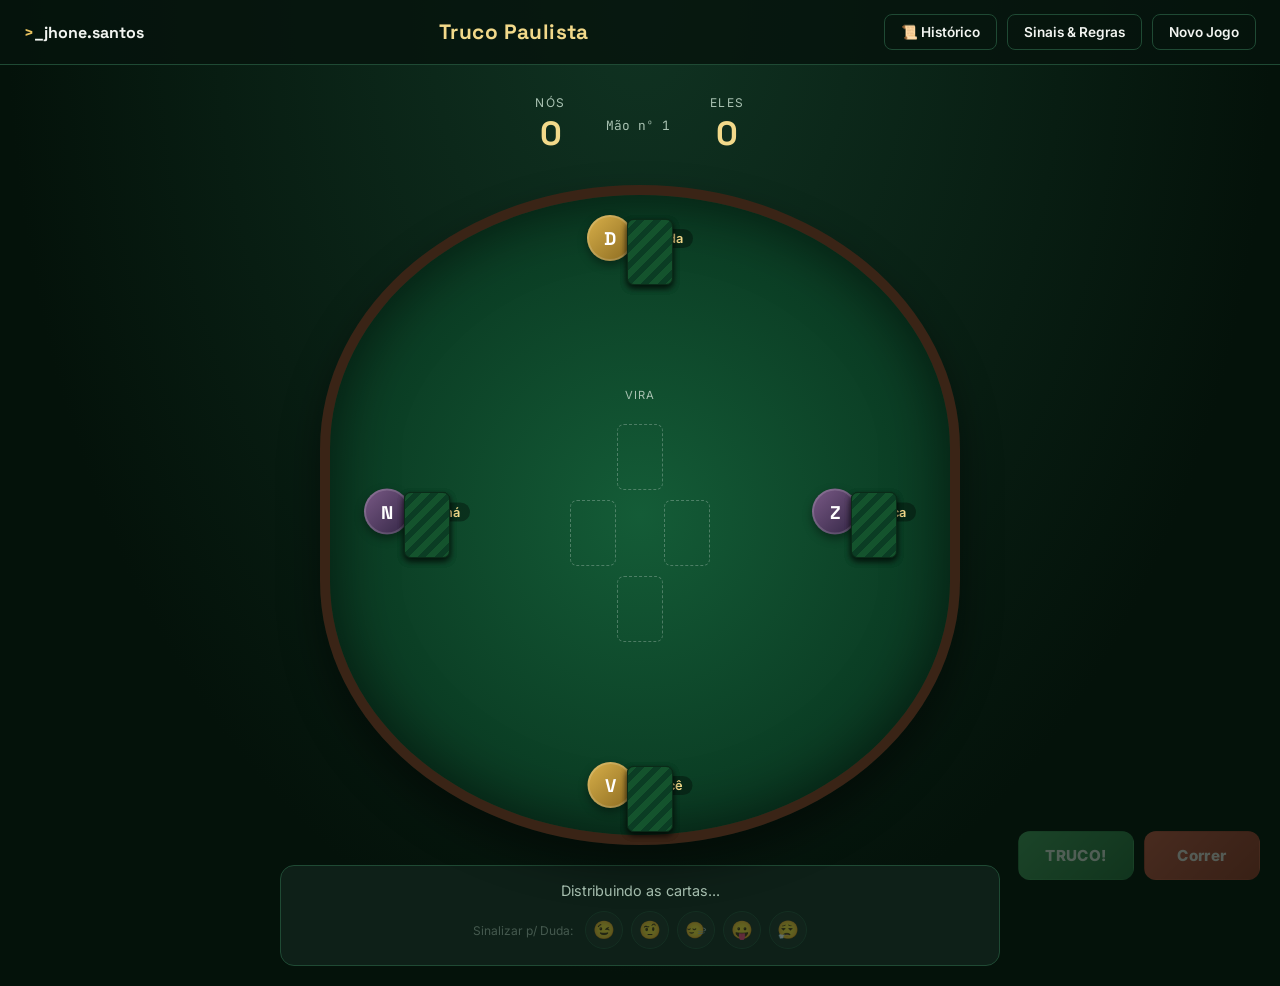
==== commit 9e5b084a: "Fix avatar/card overlap and add fixed Truco/Correr action buttons - Layout: wrap each seat's avatar+" ====
--- a/truco/index.html
+++ b/truco/index.html
@@ -47,18 +47,24 @@
             <div class="felt-table">
                 <div id="deal-overlay" class="deal-overlay"></div>
                 <div class="seat seat-top" id="seat-top">
-                    <div class="avatar avatar-a">D<div class="signal-badge" id="badge-duda"></div></div>
-                    <span class="seat-name">Duda</span>
+                    <div class="seat-header">
+                        <div class="avatar avatar-a">D<div class="signal-badge" id="badge-duda"></div></div>
+                        <span class="seat-name">Duda</span>
+                    </div>
                     <div class="seat-hand"></div>
                 </div>
                 <div class="seat seat-left" id="seat-left">
-                    <div class="avatar avatar-b">N</div>
-                    <span class="seat-name">Naná</span>
+                    <div class="seat-header">
+                        <div class="avatar avatar-b">N</div>
+                        <span class="seat-name">Naná</span>
+                    </div>
                     <div class="seat-hand"></div>
                 </div>
                 <div class="seat seat-right" id="seat-right">
-                    <div class="avatar avatar-b">Z</div>
-                    <span class="seat-name">Zeca</span>
+                    <div class="seat-header">
+                        <div class="avatar avatar-b">Z</div>
+                        <span class="seat-name">Zeca</span>
+                    </div>
                     <div class="seat-hand"></div>
                 </div>
 
@@ -79,8 +85,10 @@
                 </div>
 
                 <div class="seat seat-bottom" id="seat-bottom">
-                    <div class="avatar avatar-a">V<div class="signal-badge" id="badge-voce"></div></div>
-                    <span class="seat-name">Você</span>
+                    <div class="seat-header">
+                        <div class="avatar avatar-a">V<div class="signal-badge" id="badge-voce"></div></div>
+                        <span class="seat-name">Você</span>
+                    </div>
                     <div class="seat-hand"></div>
                 </div>
             </div>
@@ -92,6 +100,11 @@
             <div id="signal-row" class="signal-row"></div>
         </div>
     </main>
+
+    <div id="fixed-actions" class="fixed-actions">
+        <button id="fixed-truco-btn" class="btn fixed-btn btn-green" disabled>TRUCO!</button>
+        <button id="fixed-correr-btn" class="btn fixed-btn btn-red-solid" disabled>Correr</button>
+    </div>
 
     <div id="info-modal" class="modal-overlay">
         <div class="modal-box">
--- a/truco/css/truco.css
+++ b/truco/css/truco.css
@@ -91,6 +91,45 @@
     color: #2a0f0a;
 }
 
+.btn-green {
+    background: linear-gradient(135deg, #4fae6b, #2f7d49);
+    color: #f2fff5;
+    border-color: transparent;
+}
+.btn-green:hover:not(:disabled) { background: linear-gradient(135deg, #5fc47c, #388a52); }
+
+.btn-red-solid {
+    background: linear-gradient(135deg, var(--danger), #a83f31);
+    color: #fff6f4;
+    border-color: transparent;
+}
+.btn-red-solid:hover:not(:disabled) { background: linear-gradient(135deg, #e37262, var(--danger)); }
+
+.fixed-actions {
+    position: fixed;
+    right: 20px;
+    bottom: 20px;
+    display: flex;
+    gap: 10px;
+    z-index: 40;
+}
+
+.fixed-btn {
+    min-width: 116px;
+    font-size: 0.95rem;
+    font-weight: 800;
+    letter-spacing: 0.03em;
+    padding: 14px 18px;
+    border-radius: 12px;
+    box-shadow: 0 8px 20px rgba(0,0,0,0.4);
+}
+.fixed-btn:disabled {
+    opacity: 0.32;
+    cursor: not-allowed;
+    box-shadow: none;
+    transform: none;
+}
+
 .truco-main {
     display: flex;
     flex-direction: column;
@@ -142,7 +181,7 @@
     position: relative;
     width: 100%;
     max-width: 640px;
-    height: 600px;
+    height: 660px;
     background:
         radial-gradient(ellipse at center, var(--felt-light) 0%, var(--felt-dark) 65%, var(--felt-edge) 100%);
     border: 10px solid #3a2416;
@@ -214,6 +253,12 @@
     0% { opacity: 0; transform: scale(0.3) rotate(-20deg); }
     60% { opacity: 1; transform: scale(1.15) rotate(6deg); }
     100% { opacity: 1; transform: scale(1) rotate(0); }
+}
+
+.seat-header {
+    display: flex;
+    align-items: center;
+    gap: 8px;
 }
 
 .seat-name {
@@ -479,12 +524,12 @@
 .modal-close:hover { color: var(--text-main); }
 
 @media (max-width: 880px) {
-    .felt-table { height: 530px; }
+    .felt-table { height: 640px; }
 }
 
 @media (max-width: 520px) {
     .truco-header h1 { font-size: 1.05rem; order: 3; width: 100%; text-align: center; }
-    .felt-table { height: 460px; border-radius: 24px; }
+    .felt-table { height: 540px; border-radius: 24px; }
     .avatar { width: 38px; height: 38px; font-size: 1rem; }
     .signal-badge { font-size: 1.2rem; }
     .card { width: 36px; height: 52px; }
@@ -497,6 +542,8 @@
     .score-value { font-size: 1.6rem; }
     .scoreboard { gap: 20px; }
     .call-banner { top: 64px; font-size: 0.9rem; padding: 10px 18px; white-space: normal; text-align: center; }
+    .fixed-actions { right: 10px; bottom: 10px; gap: 8px; }
+    .fixed-btn { min-width: 92px; font-size: 0.8rem; padding: 11px 12px; }
 }
 
 /* --- Manilha highlight --- */
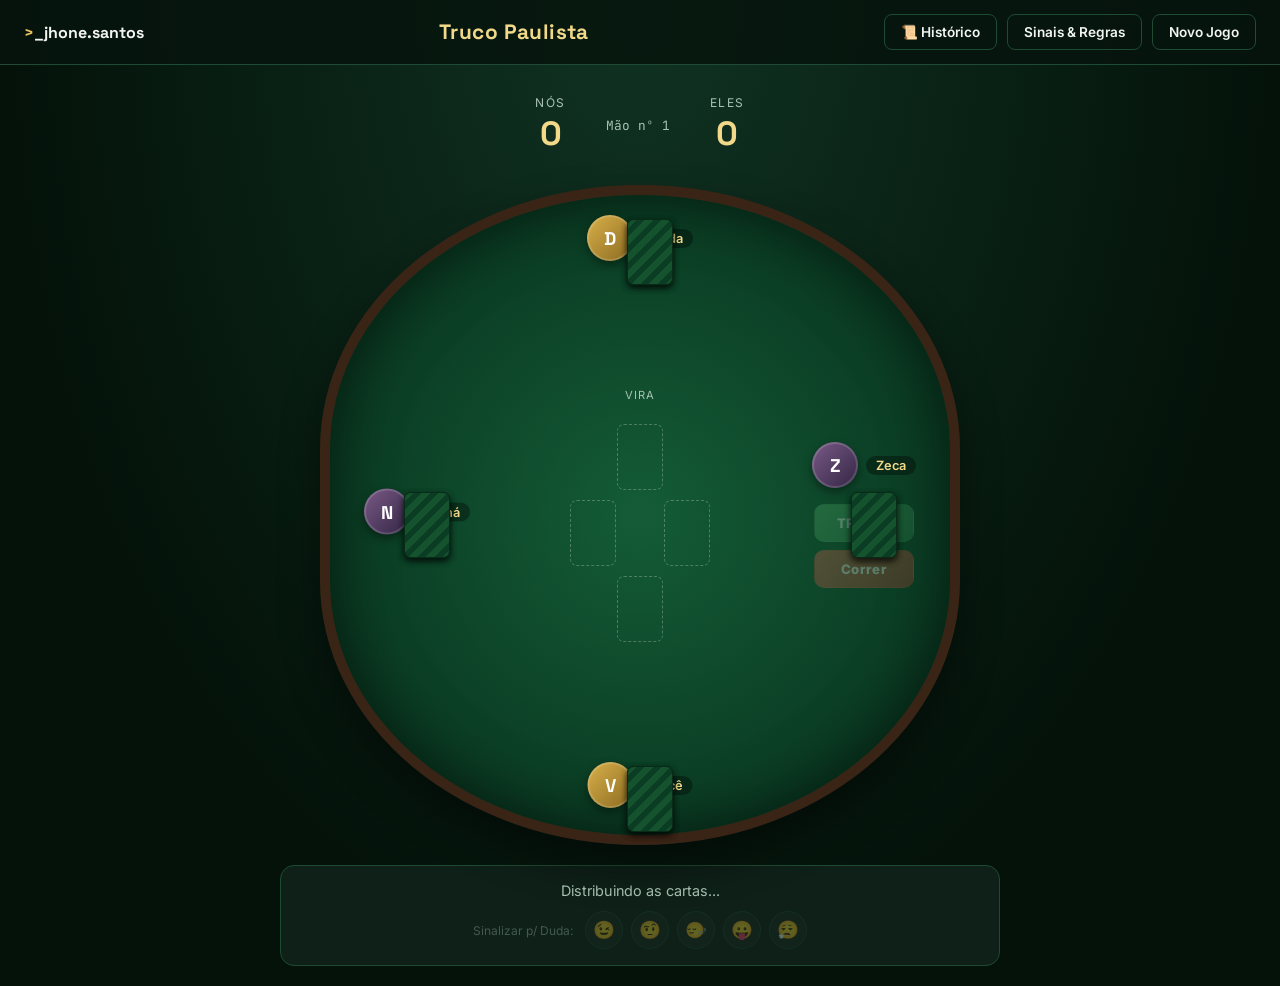
==== commit dbb82cc5: "Refine table layout: drop turn rectangle, dock action buttons at Zeca - Remove the yellow rectangle " ====
--- a/truco/index.html
+++ b/truco/index.html
@@ -66,6 +66,10 @@
                         <span class="seat-name">Zeca</span>
                     </div>
                     <div class="seat-hand"></div>
+                    <div class="seat-actions">
+                        <button id="fixed-truco-btn" class="btn fixed-btn btn-green" disabled>TRUCO!</button>
+                        <button id="fixed-correr-btn" class="btn fixed-btn btn-red-solid" disabled>Correr</button>
+                    </div>
                 </div>
 
                 <div class="table-center">
@@ -100,11 +104,6 @@
             <div id="signal-row" class="signal-row"></div>
         </div>
     </main>
-
-    <div id="fixed-actions" class="fixed-actions">
-        <button id="fixed-truco-btn" class="btn fixed-btn btn-green" disabled>TRUCO!</button>
-        <button id="fixed-correr-btn" class="btn fixed-btn btn-red-solid" disabled>Correr</button>
-    </div>
 
     <div id="info-modal" class="modal-overlay">
         <div class="modal-box">
--- a/truco/css/truco.css
+++ b/truco/css/truco.css
@@ -105,23 +105,21 @@
 }
 .btn-red-solid:hover:not(:disabled) { background: linear-gradient(135deg, #e37262, var(--danger)); }
 
-.fixed-actions {
-    position: fixed;
-    right: 20px;
-    bottom: 20px;
-    display: flex;
-    gap: 10px;
-    z-index: 40;
+.seat-actions {
+    display: flex;
+    flex-direction: column;
+    gap: 8px;
+    margin-top: 2px;
 }
 
 .fixed-btn {
-    min-width: 116px;
-    font-size: 0.95rem;
+    width: 100px;
+    font-size: 0.82rem;
     font-weight: 800;
-    letter-spacing: 0.03em;
-    padding: 14px 18px;
-    border-radius: 12px;
-    box-shadow: 0 8px 20px rgba(0,0,0,0.4);
+    letter-spacing: 0.02em;
+    padding: 10px 8px;
+    border-radius: 10px;
+    box-shadow: 0 6px 14px rgba(0,0,0,0.4);
 }
 .fixed-btn:disabled {
     opacity: 0.32;
@@ -200,11 +198,6 @@
     transition: box-shadow 0.2s ease;
 }
 
-.seat.turn-active {
-    box-shadow: 0 0 0 2px var(--gold), 0 0 20px rgba(232, 194, 95, 0.35);
-    background: rgba(232, 194, 95, 0.08);
-}
-
 .seat.turn-active .avatar {
     animation: turnPulse 1.6s ease-in-out infinite;
 }
@@ -276,7 +269,6 @@
 .seat-left { left: 24px; top: 50%; transform: translateY(-50%); flex-direction: column; }
 .seat-right { right: 24px; top: 50%; transform: translateY(-50%); flex-direction: column; }
 .seat-bottom { bottom: 14px; left: 50%; transform: translateX(-50%); }
-.seat-left .seat-hand, .seat-right .seat-hand { flex-direction: column; }
 
 .card {
     width: 46px;
@@ -542,8 +534,8 @@
     .score-value { font-size: 1.6rem; }
     .scoreboard { gap: 20px; }
     .call-banner { top: 64px; font-size: 0.9rem; padding: 10px 18px; white-space: normal; text-align: center; }
-    .fixed-actions { right: 10px; bottom: 10px; gap: 8px; }
-    .fixed-btn { min-width: 92px; font-size: 0.8rem; padding: 11px 12px; }
+    .fixed-btn { width: 80px; font-size: 0.72rem; padding: 8px 6px; }
+    .seat-actions { gap: 6px; margin-top: 0; }
 }
 
 /* --- Manilha highlight --- */
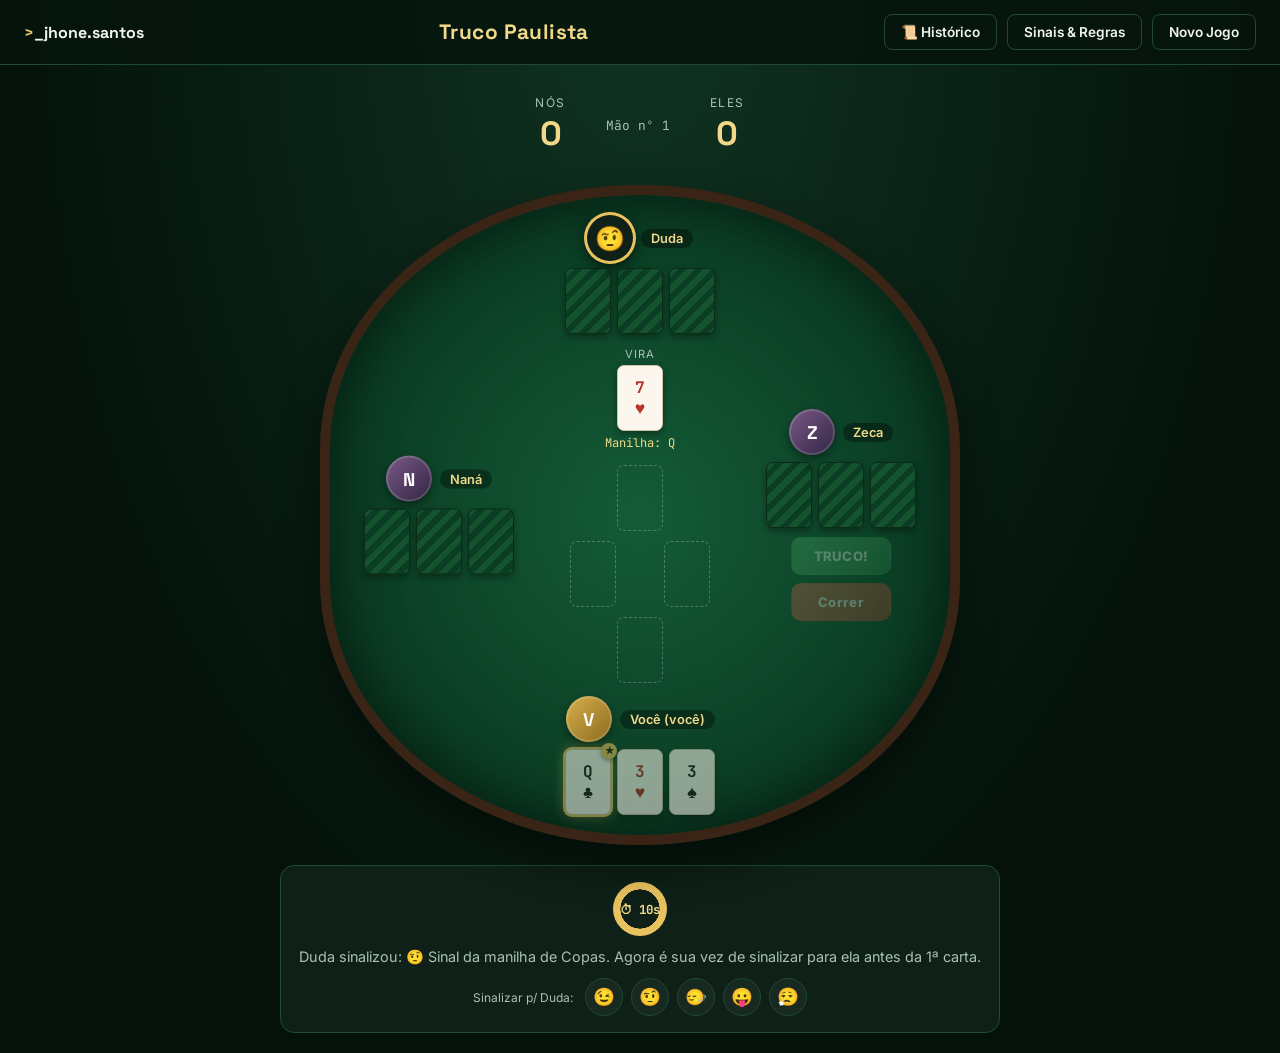
==== commit 5ff85f30: "Fix mão de ferro: play it as a normal blind hand, not an open reveal Previously mão de ferro (11x11)" ====
--- a/truco/index.html
+++ b/truco/index.html
@@ -125,8 +125,9 @@
             <p>Quando uma dupla chega a 11 pontos, a mão seguinte já nasce valendo 3 pontos e ninguém pode pedir
                 aumento. Nessa mão, os dois parceiros jogam de <strong>mão aberta</strong>: veem as cartas um do
                 outro antes de decidir entre jogar (vale 3) ou correr (perde apenas 1 ponto).
-                Se as duas duplas estiverem em 11, é <strong>mão de ferro</strong>: todas as cartas da mesa
-                são reveladas antes de jogar.</p>
+                Se as duas duplas estiverem em 11, é <strong>mão de ferro</strong>: ela é jogada como uma mão
+                comum, no escuro, com sinais e aumentos normalmente — ninguém vê a carta de ninguém. A única
+                diferença é que, como as duas duplas já estão em 11, quem vencer essa mão vence a partida.</p>
 
             <h3>Carta virada</h3>
             <p>A partir da 2ª rodada (nunca na 1ª), você pode "queimar" uma carta virada em vez de jogá-la
@@ -144,7 +145,8 @@
                 até essa troca terminar. A dupla adversária troca sinais do mesmo jeito, mas fica fora da sua
                 vista. Na mão de onze, só a dupla que está com 11 pontos dispensa o sinal (já vê a mão aberta
                 da parceira); a outra dupla ainda troca normalmente, depois da decisão de jogar ou correr. Na
-                mão de ferro (11 a 11) a troca acontece normalmente para as duas duplas, como numa mão comum.</p>
+                mão de ferro (11 a 11) a troca acontece normalmente para as duas duplas, exatamente como numa
+                mão comum — nenhuma carta é revelada.</p>
 
             <h3>Sinais tradicionais</h3>
             <p class="muted">Usados de olho no parceiro, sem o adversário perceber. Variam muito de região pra
